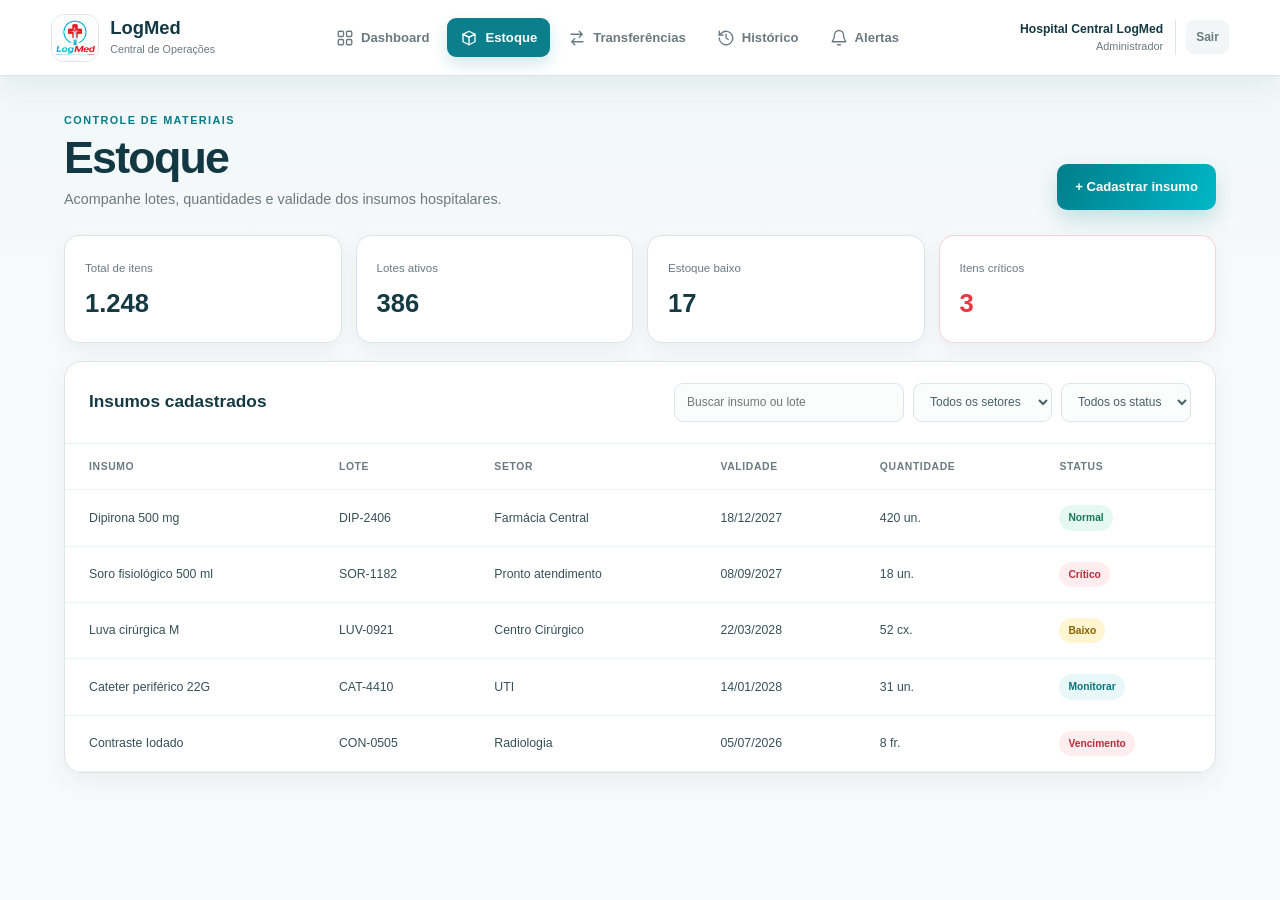
==== estoque/index.html @ cc25e822 "feat: implementa interface e fluxos iniciais do LogMed" ====
<!DOCTYPE html>
<html lang="pt-BR">
<head>
<meta charset="UTF-8">
<meta name="viewport" content="width=device-width,initial-scale=1">
<title>Estoque | LogMed</title>
<link rel="icon" href="../imagens/favicon.ico">
<link rel="stylesheet" href="../shared/css/variaveis.css">
<link rel="stylesheet" href="../shared/css/global.css">
<link rel="stylesheet" href="../shared/css/sidebar.css">
<link rel="stylesheet" href="../shared/css/modulos.css">
</head>
<body>
<header class="menu-lateral">
<div class="marca-menu">
<img src="../imagens/logo_principal.png" alt="LogMed">
<div>
<strong>LogMed</strong>
<span>Central de Operações</span>
</div>
</div>
<nav class="navegacao-menu" aria-label="Navegação principal">
<a class="link-menu" href="../dashboard/index.html">
<svg aria-hidden="true" viewBox="0 0 24 24" fill="none">
<rect x="3" y="3" width="7" height="7" rx="1.5"/>
<rect x="14" y="3" width="7" height="7" rx="1.5"/>
<rect x="3" y="14" width="7" height="7" rx="1.5"/>
<rect x="14" y="14" width="7" height="7" rx="1.5"/>
</svg>Dashboard</a>
<a class="link-menu ativo" href="./index.html" aria-current="page">
<svg aria-hidden="true" viewBox="0 0 24 24" fill="none">
<path d="m4 7 8-4 8 4-8 4-8-4Z"/>
<path d="m4 7 8 4 8-4v10l-8 4-8-4V7Z"/>
<path d="M12 11v10"/>
</svg>Estoque</a>
<a class="link-menu" href="../transferencia/index.html">
<svg aria-hidden="true" viewBox="0 0 24 24" fill="none">
<path d="M4 7h15m-4-4 4 4-4 4M20 17H5m4 4-4-4 4-4"/>
</svg>Transferências</a>
<a class="link-menu" href="../historico/index.html">
<svg aria-hidden="true" viewBox="0 0 24 24" fill="none">
<path d="M3 12a9 9 0 1 0 3-6.7L3 8"/>
<path d="M3 3v5h5M12 7v5l3 2"/>
</svg>Histórico</a>
<a class="link-menu" href="../alertas/index.html">
<svg aria-hidden="true" viewBox="0 0 24 24" fill="none">
<path d="M18 8a6 6 0 0 0-12 0c0 7-3 7-3 9h18c0-2-3-2-3-9ZM10 21h4"/>
</svg>Alertas</a>
</nav>
<div class="rodape-menu">
<div class="perfil-menu">
<strong>Hospital Central LogMed</strong>
<span>Administrador</span>
</div>
<button class="botao-sair">Sair</button>
</div>
</header>
<main class="conteudo-modulo">
<div class="limite-modulo">
<header class="cabecalho-modulo">
<div>
<p class="etiqueta-modulo">Controle de materiais</p>
<h1>Estoque</h1>
<p>Acompanhe lotes, quantidades e validade dos insumos hospitalares.</p>
</div>
<button class="botao-primario" id="abrir-cadastro-insumo">+ Cadastrar insumo</button>
</header>
<section class="resumo-modulo">
<article class="cartao-resumo">
<span>Total de itens</span>
<strong id="total-itens">1.248</strong>
</article>
<article class="cartao-resumo">
<span>Lotes ativos</span>
<strong>386</strong>
</article>
<article class="cartao-resumo">
<span>Estoque baixo</span>
<strong>17</strong>
</article>
<article class="cartao-resumo alerta">
<span>Itens críticos</span>
<strong>3</strong>
</article>
</section>
<section class="painel-modulo">
<header class="barra-painel">
<h2>Insumos cadastrados</h2>
<div class="filtros">
<input class="campo-filtro campo-busca" type="search" placeholder="Buscar insumo ou lote">
<select class="campo-filtro">
<option>Todos os setores</option>
<option>Farmácia Central</option>
<option>UTI</option>
<option>Centro Cirúrgico</option>
</select>
<select class="campo-filtro">
<option>Todos os status</option>
<option>Normal</option>
<option>Baixo</option>
<option>Crítico</option>
</select>
</div>
</header>
<div class="tabela-modulo">
<table>
<thead>
<tr>
<th>Insumo</th>
<th>Lote</th>
<th>Setor</th>
<th>Validade</th>
<th>Quantidade</th>
<th>Status</th>
</tr>
</thead>
<tbody id="corpo-tabela-estoque">
<tr>
<td>Dipirona 500 mg</td>
<td>DIP-2406</td>
<td>Farmácia Central</td>
<td>18/12/2027</td>
<td>420 un.</td>
<td>
<span class="status sucesso">Normal</span>
</td>
</tr>
<tr>
<td>Soro fisiológico 500 ml</td>
<td>SOR-1182</td>
<td>Pronto atendimento</td>
<td>08/09/2027</td>
<td>18 un.</td>
<td>
<span class="status critico">Crítico</span>
</td>
</tr>
<tr>
<td>Luva cirúrgica M</td>
<td>LUV-0921</td>
<td>Centro Cirúrgico</td>
<td>22/03/2028</td>
<td>52 cx.</td>
<td>
<span class="status atencao">Baixo</span>
</td>
</tr>
<tr>
<td>Cateter periférico 22G</td>
<td>CAT-4410</td>
<td>UTI</td>
<td>14/01/2028</td>
<td>31 un.</td>
<td>
<span class="status info">Monitorar</span>
</td>
</tr>
<tr>
<td>Contraste Iodado</td>
<td>CON-0505</td>
<td>Radiologia</td>
<td>05/07/2026</td>
<td>8 fr.</td>
<td>
<span class="status critico">Vencimento</span>
</td>
</tr>
</tbody>
</table>
</div>
</section>
</div>
</main>
<script src="../shared/js/operacoes.js"></script>
</body>
</html>
---- shared/css/variaveis.css ----
:root {
  --cor-primaria: #00b8c8;
  --cor-primaria-escura: #007d8a;
  --cor-secundaria: #e63946;
  --cor-fundo: #f4f8f9;
  --cor-superficie: #ffffff;
  --cor-texto: #1d2930;
  --cor-texto-suave: #6b7a80;
  --cor-borda: #dbe5e8;
  --cor-sucesso: #23bf8b;
  --cor-erro: #e63946;
  --cor-alerta: #f4b400;
  --sombra-card: 0 14px 35px rgba(21, 67, 73, 0.12);
  --raio-pequeno: 10px;
  --raio-medio: 18px;
  --raio-grande: 28px;
}
---- shared/css/global.css ----
*,*::before,*::after{box-sizing:border-box}
html{min-height:100%;font-size:16px}
body,h1,h2,h3,p,ul,ol{margin:0}
body{min-height:100vh;color:var(--cor-texto);font-family:Inter,"Segoe UI",Roboto,Helvetica,Arial,sans-serif;line-height:1.5;background:var(--cor-fundo);-webkit-font-smoothing:antialiased}
button,input{min-width:0;color:inherit;font:inherit}
button{border:0} input{border:1px solid var(--cor-borda)} a{color:inherit} img,svg{display:block;max-width:100%}
:focus-visible{outline:3px solid rgba(0,184,200,.28);outline-offset:3px}
::selection{color:#fff;background:var(--cor-primaria-escura)}
---- shared/css/sidebar.css ----
.menu-lateral {
  position: fixed;
  z-index: 20;
  inset: 0 0 auto;
  display: grid;
  grid-template-columns: auto minmax(0, 1fr) auto;
  align-items: center;
  gap: 32px;
  min-height: 76px;
  padding: 11px clamp(20px, 4vw, 64px);
  color: #143943;
  border-bottom: 1px solid var(--cor-borda);
  background: rgba(255, 255, 255, 0.96);
  box-shadow: 0 8px 30px rgba(21, 67, 73, 0.07);
  backdrop-filter: blur(16px);
}
.marca-menu { display: flex; align-items: center; gap: 11px; }
.marca-menu img { width: 48px; height: 48px; object-fit: cover; border: 1px solid var(--cor-borda); border-radius: 13px; }
.marca-menu strong,.marca-menu span { display: block; }
.marca-menu strong { font-size: 1.15rem; line-height: 1.1; }
.marca-menu span { margin-top: 3px; color: var(--cor-texto-suave); font-size: .67rem; }
.navegacao-menu { display: flex; justify-content: center; gap: 5px; min-width: 0; }
.link-menu { display: flex; align-items: center; gap: 7px; padding: 10px 13px; color: var(--cor-texto-suave); font-size: .82rem; font-weight: 650; text-decoration: none; border-radius: 9px; white-space: nowrap; transition: .16s ease; }
.link-menu svg { flex: 0 0 18px; width: 18px; height: 18px; stroke: currentColor; stroke-linecap: round; stroke-linejoin: round; stroke-width: 1.8; }
.link-menu:hover { color: var(--cor-primaria-escura); background: rgba(0,184,200,.07); }
.link-menu.ativo { color: #fff; background: #0b7f8b; box-shadow: 0 7px 16px rgba(0,125,138,.18); }
.rodape-menu { display: flex; align-items: center; gap: 10px; }
.perfil-menu { padding-right: 12px; text-align: right; border-right: 1px solid var(--cor-borda); }
.perfil-menu strong,.perfil-menu span { display: block; }
.perfil-menu strong { max-width: 150px; overflow: hidden; font-size: .76rem; text-overflow: ellipsis; white-space: nowrap; }
.perfil-menu span { color: var(--cor-texto-suave); font-size: .68rem; }
.botao-sair { padding: 8px 10px; color: var(--cor-texto-suave); font-size: .75rem; font-weight: 700; cursor: pointer; border-radius: 8px; background: #f2f6f7; }
@media(max-width:980px){.menu-lateral{position:relative;grid-template-columns:1fr auto;gap:10px;padding:12px 18px}.navegacao-menu{grid-column:1/-1;justify-content:flex-start;margin:0 -18px;padding:2px 18px 4px;overflow-x:auto}.perfil-menu{display:none}}
@media(max-width:480px){.marca-menu span{display:none}.link-menu{padding:9px 11px}.botao-sair{display:none}}
---- shared/css/modulos.css ----
.conteudo-modulo{min-height:100vh;padding:112px clamp(20px,5vw,76px) 56px;background:linear-gradient(180deg,#eef7f8 0,#f7f9fa 280px)}
.limite-modulo{max-width:1420px;margin:0 auto}.cabecalho-modulo{display:flex;align-items:flex-end;justify-content:space-between;gap:24px;margin-bottom:25px}.etiqueta-modulo{margin-bottom:5px;color:var(--cor-primaria-escura);font-size:.68rem;font-weight:800;letter-spacing:.13em;text-transform:uppercase}.cabecalho-modulo h1{margin-bottom:6px;color:#123843;font-size:clamp(2rem,3.5vw,2.8rem);line-height:1.1;letter-spacing:-.04em}.cabecalho-modulo p:last-child{color:var(--cor-texto-suave);font-size:.9rem}.botao-primario{min-height:46px;padding:10px 18px;color:#fff;font-size:.82rem;font-weight:750;cursor:pointer;border-radius:var(--raio-pequeno);background:linear-gradient(115deg,#007d8a,#00b8c8);box-shadow:0 10px 22px rgba(0,125,138,.2)}
.resumo-modulo{display:grid;grid-template-columns:repeat(4,minmax(0,1fr));gap:14px;margin-bottom:18px}.cartao-resumo{padding:19px 20px;border:1px solid var(--cor-borda);border-radius:15px;background:#fff;box-shadow:0 7px 20px rgba(21,67,73,.05)}.cartao-resumo span{color:var(--cor-texto-suave);font-size:.72rem}.cartao-resumo strong{display:block;margin-top:5px;color:#153a44;font-size:1.6rem}.cartao-resumo.alerta{border-color:rgba(230,57,70,.22)}.cartao-resumo.alerta strong{color:var(--cor-erro)}
.painel-modulo{border:1px solid var(--cor-borda);border-radius:18px;background:#fff;box-shadow:0 8px 24px rgba(21,67,73,.05)}.barra-painel{display:flex;align-items:center;justify-content:space-between;gap:18px;padding:21px 24px;border-bottom:1px solid #eaf0f1}.barra-painel h2{color:#153a44;font-size:1.08rem}.filtros{display:flex;align-items:center;gap:9px;flex-wrap:wrap}.campo-filtro{height:39px;padding:0 12px;color:#486068;font-size:.75rem;border:1px solid var(--cor-borda);border-radius:9px;background:#fbfdfd;outline:none}.campo-busca{min-width:230px}.tabela-modulo{overflow-x:auto}table{width:100%;border-collapse:collapse}th,td{padding:15px 24px;text-align:left;border-bottom:1px solid #edf2f3}th{color:var(--cor-texto-suave);font-size:.65rem;letter-spacing:.06em;text-transform:uppercase}td{color:#365159;font-size:.77rem}tbody tr:hover{background:#fbfdfd}.status{display:inline-flex;padding:5px 9px;font-size:.64rem;font-weight:750;border-radius:20px}.status.sucesso{color:#167858;background:rgba(35,191,139,.11)}.status.atencao{color:#876300;background:#fff5d1}.status.critico{color:#b72e39;background:#ffedef}.status.info{color:#087481;background:#e8f8f9}
.grade-dupla{display:grid;grid-template-columns:minmax(0,1.35fr) minmax(300px,.65fr);gap:18px}.lista-operacional{padding:0 24px;list-style:none}.lista-operacional li{display:flex;align-items:center;gap:13px;padding:17px 0}.lista-operacional li:not(:last-child){border-bottom:1px solid #edf2f3}.icone-lista{display:grid;flex:0 0 38px;height:38px;color:#087481;font-weight:800;border-radius:11px;background:#e8f8f9;place-items:center}.lista-operacional h3{font-size:.82rem;color:#29464f}.lista-operacional p{margin-top:2px;color:var(--cor-texto-suave);font-size:.7rem}.lista-operacional time{margin-left:auto;color:var(--cor-texto-suave);font-size:.68rem;white-space:nowrap}.cartao-lateral{padding:22px 24px}.cartao-lateral h2{margin-bottom:16px;color:#153a44;font-size:1.08rem}.dado-lateral{padding:13px 0;border-bottom:1px solid #edf2f3}.dado-lateral span,.dado-lateral strong{display:block}.dado-lateral span{color:var(--cor-texto-suave);font-size:.68rem}.dado-lateral strong{margin-top:2px;color:#29464f;font-size:.8rem}
@media(max-width:980px){.conteudo-modulo{padding-top:30px}.resumo-modulo{grid-template-columns:repeat(2,1fr)}.grade-dupla{grid-template-columns:1fr}}@media(max-width:620px){.cabecalho-modulo{display:block}.botao-primario{width:100%;margin-top:19px}.resumo-modulo{grid-template-columns:1fr 1fr}.barra-painel{align-items:flex-start;flex-direction:column}.filtros,.campo-filtro{width:100%}.campo-busca{min-width:0}.lista-operacional{padding:0 18px}.lista-operacional time{display:none}th,td{padding:13px 18px}}@media(max-width:400px){.resumo-modulo{grid-template-columns:1fr}}
.modal-operacao{position:fixed;z-index:100;inset:0;display:grid;padding:20px;background:rgba(5,31,40,.58);backdrop-filter:blur(5px);place-items:center}.modal-operacao[hidden]{display:none}.janela-modal{width:min(100%,620px);max-height:calc(100vh - 40px);overflow-y:auto;border-radius:20px;background:#fff;box-shadow:0 30px 80px rgba(5,31,40,.3)}.cabecalho-modal{display:flex;align-items:center;justify-content:space-between;padding:22px 25px;border-bottom:1px solid var(--cor-borda)}.cabecalho-modal h2{color:#153a44;font-size:1.2rem}.fechar-modal{display:grid;width:34px;height:34px;color:var(--cor-texto-suave);font-size:1.2rem;cursor:pointer;border-radius:9px;background:#f1f5f6;place-items:center}.formulario-operacao{padding:24px 25px}.grade-formulario{display:grid;grid-template-columns:1fr 1fr;gap:16px}.campo-formulario{display:grid;gap:6px}.campo-formulario.largo{grid-column:1/-1}.campo-formulario label{color:#365159;font-size:.75rem;font-weight:700}.campo-formulario input,.campo-formulario select{width:100%;height:45px;padding:0 12px;border:1px solid var(--cor-borda);border-radius:9px;background:#fbfdfd;outline:none}.campo-formulario input:focus,.campo-formulario select:focus{border-color:var(--cor-primaria);box-shadow:0 0 0 3px rgba(0,184,200,.1)}.acoes-formulario{display:flex;justify-content:flex-end;gap:9px;margin-top:23px;padding-top:18px;border-top:1px solid var(--cor-borda)}.botao-secundario{padding:10px 15px;color:#536970;font-weight:700;cursor:pointer;border-radius:9px;background:#edf3f4}.toast-operacao{position:fixed;z-index:110;right:24px;bottom:24px;max-width:360px;padding:14px 17px;color:#fff;font-size:.8rem;font-weight:650;border-radius:11px;background:#147d68;box-shadow:0 14px 35px rgba(21,67,73,.25)}.alerta-card.resolvido{display:none}@media(max-width:560px){.grade-formulario{grid-template-columns:1fr}.campo-formulario.largo{grid-column:auto}.acoes-formulario{flex-direction:column-reverse}.acoes-formulario button{width:100%}}
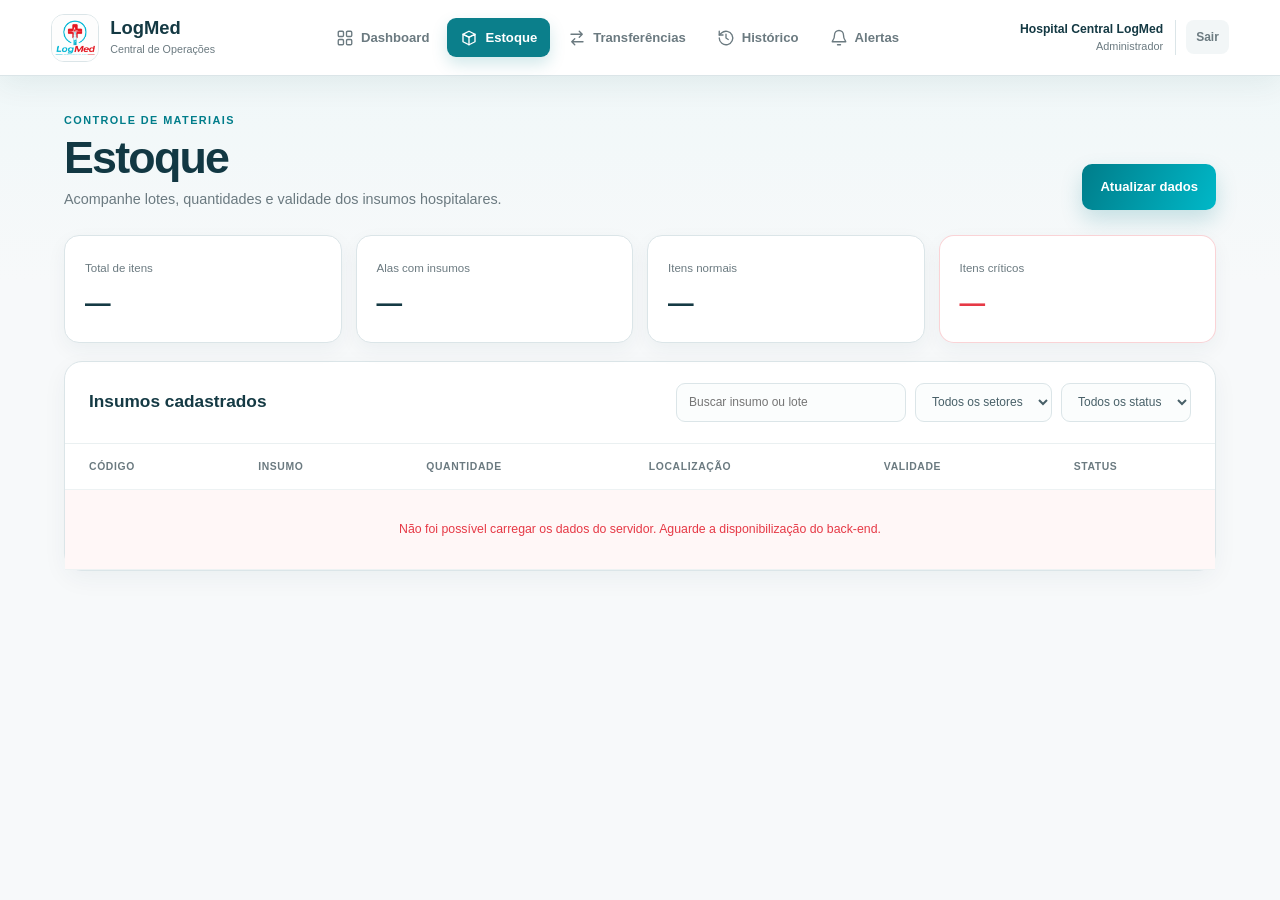
==== commit dcd0a03e: "Implementa integração e ajustes do frontend" ====
--- a/estoque/index.html
+++ b/estoque/index.html
@@ -9,6 +9,7 @@
 <link rel="stylesheet" href="../shared/css/global.css">
 <link rel="stylesheet" href="../shared/css/sidebar.css">
 <link rel="stylesheet" href="../shared/css/modulos.css">
+<link rel="stylesheet" href="./css/estoque.css">
 </head>
 <body>
 <header class="menu-lateral">
@@ -63,24 +64,24 @@
 <h1>Estoque</h1>
 <p>Acompanhe lotes, quantidades e validade dos insumos hospitalares.</p>
 </div>
-<button class="botao-primario" id="abrir-cadastro-insumo">+ Cadastrar insumo</button>
+<button class="botao-primario" id="atualizar-estoque" type="button">Atualizar dados</button>
 </header>
 <section class="resumo-modulo">
 <article class="cartao-resumo">
 <span>Total de itens</span>
-<strong id="total-itens">1.248</strong>
+<strong id="total-itens">—</strong>
 </article>
 <article class="cartao-resumo">
-<span>Lotes ativos</span>
-<strong>386</strong>
+<span>Alas com insumos</span>
+<strong id="total-alas-estoque">—</strong>
 </article>
 <article class="cartao-resumo">
-<span>Estoque baixo</span>
-<strong>17</strong>
+<span>Itens normais</span>
+<strong id="total-normais">—</strong>
 </article>
 <article class="cartao-resumo alerta">
 <span>Itens críticos</span>
-<strong>3</strong>
+<strong id="total-criticos">—</strong>
 </article>
 </section>
 <section class="painel-modulo">
@@ -88,17 +89,13 @@
 <h2>Insumos cadastrados</h2>
 <div class="filtros">
 <input class="campo-filtro campo-busca" type="search" placeholder="Buscar insumo ou lote">
-<select class="campo-filtro">
-<option>Todos os setores</option>
-<option>Farmácia Central</option>
-<option>UTI</option>
-<option>Centro Cirúrgico</option>
+<select class="campo-filtro" id="filtro-ala">
+<option value="">Todos os setores</option>
 </select>
-<select class="campo-filtro">
-<option>Todos os status</option>
-<option>Normal</option>
-<option>Baixo</option>
-<option>Crítico</option>
+<select class="campo-filtro" id="filtro-status">
+<option value="">Todos os status</option>
+<option value="normal">Normal</option>
+<option value="critico">Crítico</option>
 </select>
 </div>
 </header>
@@ -106,72 +103,24 @@
 <table>
 <thead>
 <tr>
+<th>Código</th>
 <th>Insumo</th>
-<th>Lote</th>
-<th>Setor</th>
+<th>Quantidade</th>
+<th>Localização</th>
 <th>Validade</th>
-<th>Quantidade</th>
 <th>Status</th>
 </tr>
 </thead>
 <tbody id="corpo-tabela-estoque">
-<tr>
-<td>Dipirona 500 mg</td>
-<td>DIP-2406</td>
-<td>Farmácia Central</td>
-<td>18/12/2027</td>
-<td>420 un.</td>
-<td>
-<span class="status sucesso">Normal</span>
-</td>
-</tr>
-<tr>
-<td>Soro fisiológico 500 ml</td>
-<td>SOR-1182</td>
-<td>Pronto atendimento</td>
-<td>08/09/2027</td>
-<td>18 un.</td>
-<td>
-<span class="status critico">Crítico</span>
-</td>
-</tr>
-<tr>
-<td>Luva cirúrgica M</td>
-<td>LUV-0921</td>
-<td>Centro Cirúrgico</td>
-<td>22/03/2028</td>
-<td>52 cx.</td>
-<td>
-<span class="status atencao">Baixo</span>
-</td>
-</tr>
-<tr>
-<td>Cateter periférico 22G</td>
-<td>CAT-4410</td>
-<td>UTI</td>
-<td>14/01/2028</td>
-<td>31 un.</td>
-<td>
-<span class="status info">Monitorar</span>
-</td>
-</tr>
-<tr>
-<td>Contraste Iodado</td>
-<td>CON-0505</td>
-<td>Radiologia</td>
-<td>05/07/2026</td>
-<td>8 fr.</td>
-<td>
-<span class="status critico">Vencimento</span>
-</td>
-</tr>
+<tr><td colspan="6" class="estado-tabela">Carregando dados logísticos...</td></tr>
 </tbody>
 </table>
 </div>
 </section>
 </div>
 </main>
-<script src="../shared/js/operacoes.js"></script>
+<script src="../shared/js/api.js" defer></script>
+<script src="./js/estoque.js" defer></script>
 </body>
 </html>
 
--- a/estoque/css/estoque.css
+++ b/estoque/css/estoque.css
@@ -0,0 +1,3 @@
+.estado-tabela{padding:30px 24px;color:var(--cor-texto-suave);text-align:center}
+.estado-tabela.erro{color:var(--cor-erro);background:#fff7f7}
+.codigo-insumo{color:var(--cor-primaria-escura);font-weight:750;white-space:nowrap}
